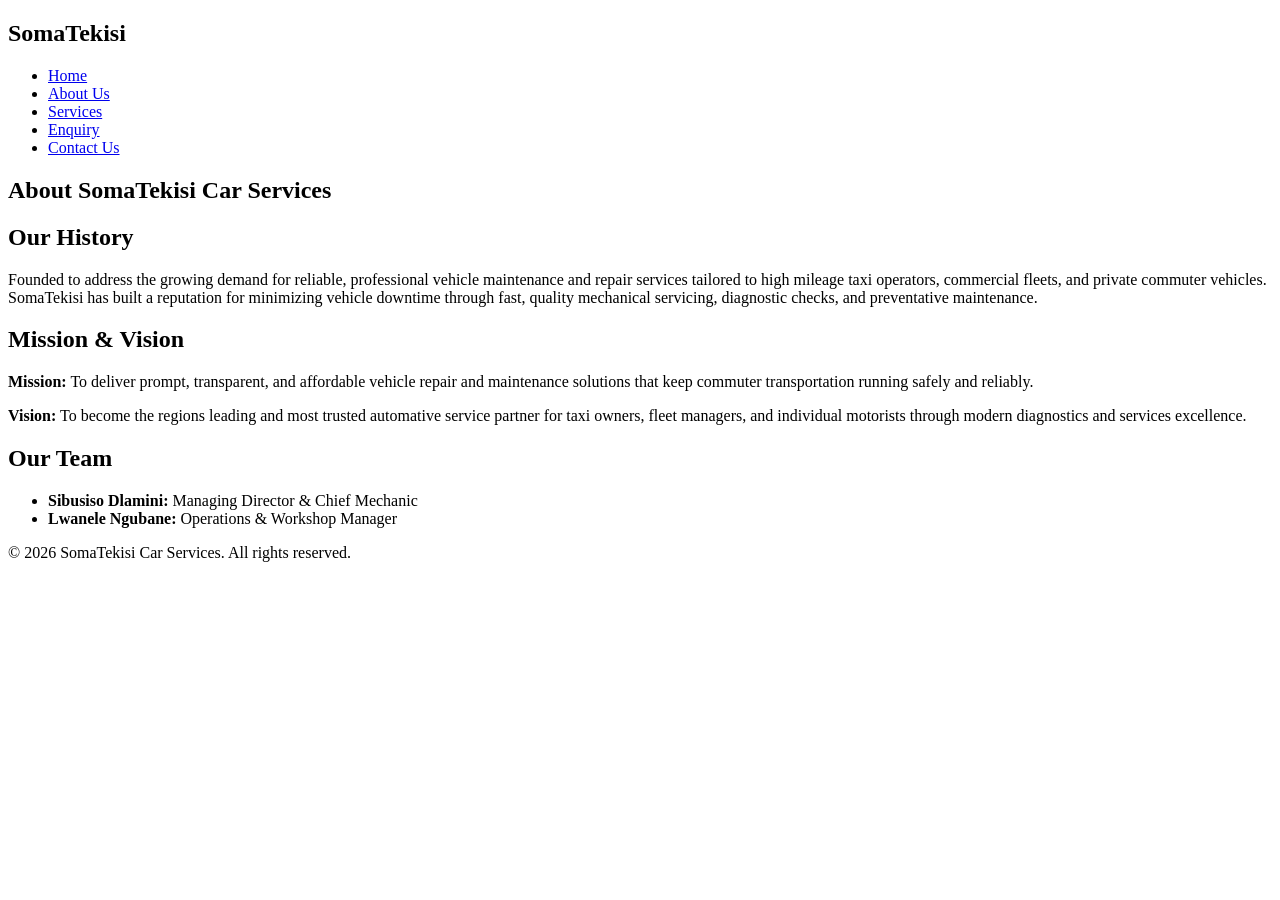
==== SomaTekisi car services/about.html @ 4188cbfb "Add files via upload" ====
<!DOCTYPE html>
<html lang="en">
<head>
    <meta charset="UTF-8">
    <meta name="viewport" content="width=device-width, initial-scale=1.0">
    <title>About Us - SomaTekisi Car Services</title>
    <link rel="stylesheet" href="css/style.css">
</head>
<body>

    <!-- Header Section -->
    <header>
        <div class="logo">
            <h2>SomaTekisi</h2>
        </div>
        <nav>
            <ul>
                <li><a href="index.html">Home</a></li>
                <li><a href="about.html">About Us</a></li>
                <li><a href="services.html">Services</a></li>
                <li><a href="enquiry.html">Enquiry</a></li>
                <li><a href="contact.html">Contact Us</a></li>
            </ul>
        </nav>
    </header>

    <!-- Main Content -->
    <main>
        <section>
            <h1>About SomaTekisi Car Services</h1>
            
            <h2>Our History</h2>
            <p>Founded to address the growing demand for reliable, professional vehicle maintenance and repair services tailored to high mileage taxi operators, commercial fleets, and private commuter vehicles. SomaTekisi has built a reputation for minimizing vehicle downtime through fast, quality mechanical servicing, diagnostic checks, and preventative maintenance.</p>

            <h2>Mission & Vision</h2>
            <p><strong>Mission:</strong> To deliver prompt, transparent, and affordable vehicle repair and maintenance solutions that keep commuter transportation running safely and reliably.</p>
            <p><strong>Vision:</strong> To become the regions leading and most trusted automative service partner for taxi owners, fleet managers, and individual motorists through modern diagnostics and services excellence.</p>

            <h2>Our Team</h2>
            <ul>
                <li><strong>Sibusiso Dlamini:</strong> Managing Director & Chief Mechanic</li>
                <li><strong>Lwanele Ngubane:</strong> Operations & Workshop Manager</li>
            </ul>
        </section>
    </main>

    <!-- Footer Section -->
    <footer>
        <p>&copy; 2026 SomaTekisi Car Services. All rights reserved.</p>
    </footer>

</body>
</html>
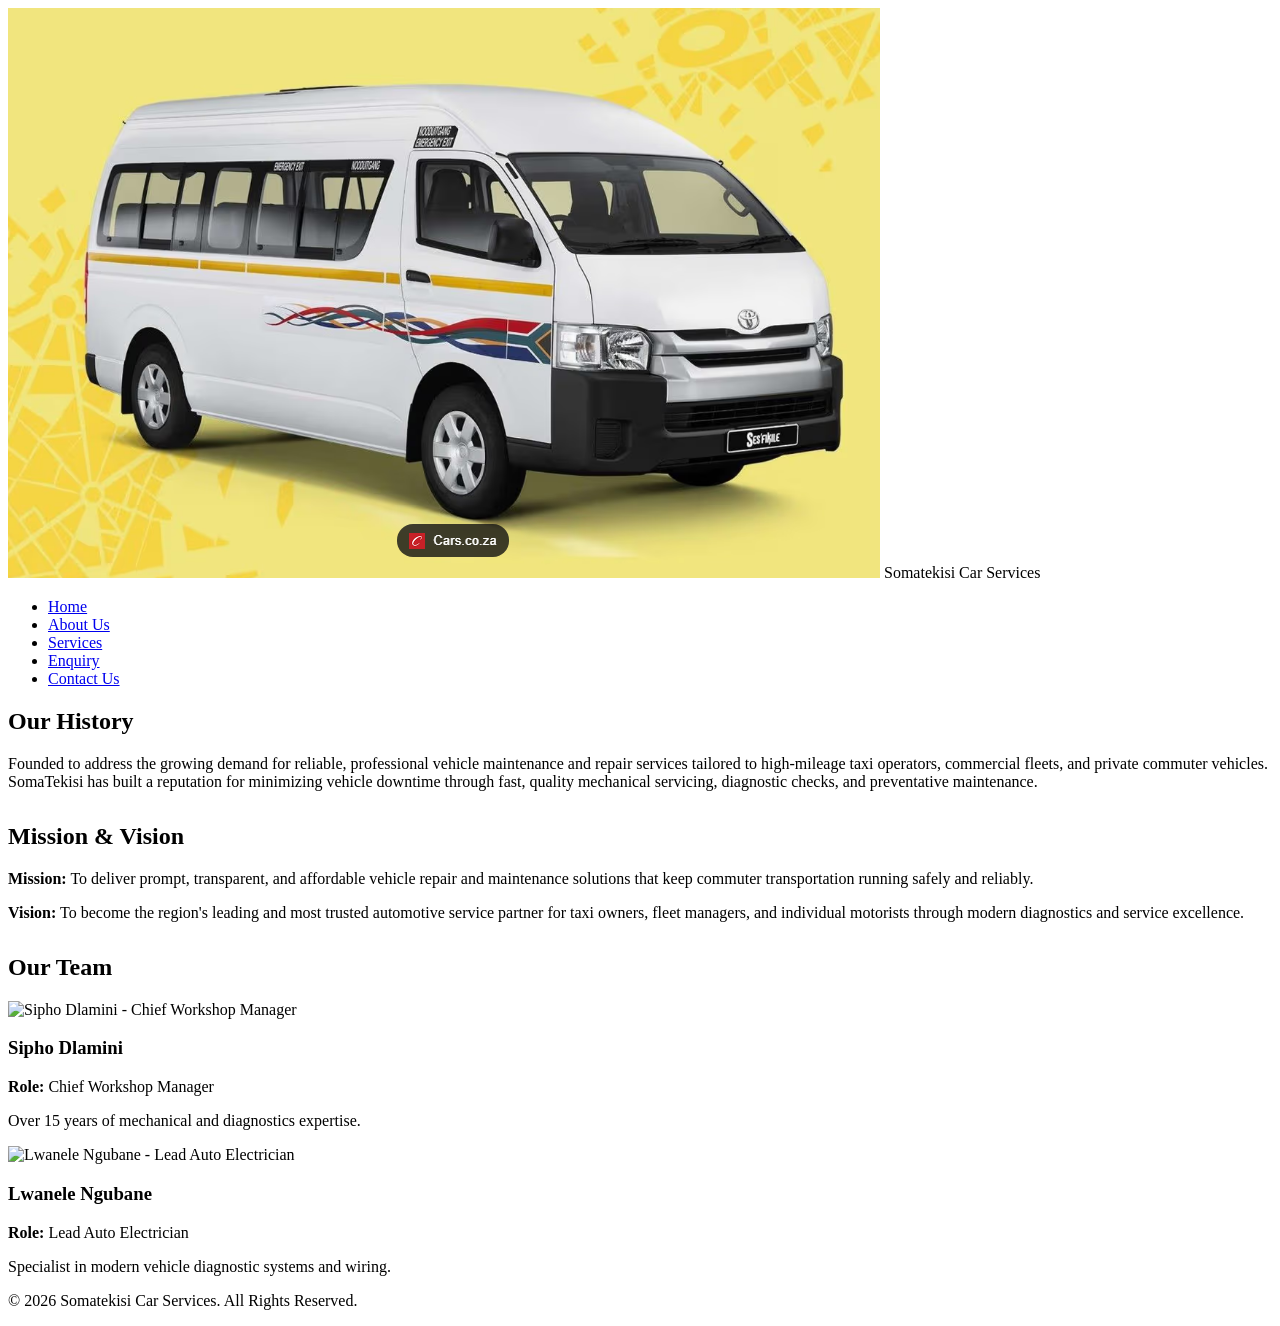
==== commit 6095edce: "Add files via upload" ====
--- a/SomaTekisi car services/about.html
+++ b/SomaTekisi car services/about.html
@@ -3,20 +3,21 @@
 <head>
     <meta charset="UTF-8">
     <meta name="viewport" content="width=device-width, initial-scale=1.0">
-    <title>About Us - SomaTekisi Car Services</title>
-    <link rel="stylesheet" href="css/style.css">
+    <title>About Us - Somatekisi Car Services</title>
+    <link rel="stylesheet" href="css/styles.css">
 </head>
 <body>
 
-    <!-- Header Section -->
     <header>
         <div class="logo">
-            <h2>SomaTekisi</h2>
+            <!-- Added Header Logo -->
+            <img src="images/logo.png" alt="Somatekisi Car Services Logo" class="logo-img">
+            <span>Somatekisi Car Services</span>
         </div>
         <nav>
             <ul>
                 <li><a href="index.html">Home</a></li>
-                <li><a href="about.html">About Us</a></li>
+                <li><a href="about.html" class="active">About Us</a></li>
                 <li><a href="services.html">Services</a></li>
                 <li><a href="enquiry.html">Enquiry</a></li>
                 <li><a href="contact.html">Contact Us</a></li>
@@ -24,29 +25,44 @@
         </nav>
     </header>
 
-    <!-- Main Content -->
     <main>
+        <!-- Organisation History -->
         <section>
-            <h1>About SomaTekisi Car Services</h1>
-            
             <h2>Our History</h2>
-            <p>Founded to address the growing demand for reliable, professional vehicle maintenance and repair services tailored to high mileage taxi operators, commercial fleets, and private commuter vehicles. SomaTekisi has built a reputation for minimizing vehicle downtime through fast, quality mechanical servicing, diagnostic checks, and preventative maintenance.</p>
+            <p>Founded to address the growing demand for reliable, professional vehicle maintenance and repair services tailored to high-mileage taxi operators, commercial fleets, and private commuter vehicles. SomaTekisi has built a reputation for minimizing vehicle downtime through fast, quality mechanical servicing, diagnostic checks, and preventative maintenance.</p>
+        </section>
 
+        <!-- Mission and Vision -->
+        <section style="margin-top: 2rem;">
             <h2>Mission & Vision</h2>
             <p><strong>Mission:</strong> To deliver prompt, transparent, and affordable vehicle repair and maintenance solutions that keep commuter transportation running safely and reliably.</p>
-            <p><strong>Vision:</strong> To become the regions leading and most trusted automative service partner for taxi owners, fleet managers, and individual motorists through modern diagnostics and services excellence.</p>
+            <p><strong>Vision:</strong> To become the region's leading and most trusted automotive service partner for taxi owners, fleet managers, and individual motorists through modern diagnostics and service excellence.</p>
+        </section>
 
+        <!-- Team Members Section with Profile Images -->
+        <section style="margin-top: 2rem;">
             <h2>Our Team</h2>
-            <ul>
-                <li><strong>Sibusiso Dlamini:</strong> Managing Director & Chief Mechanic</li>
-                <li><strong>Lwanele Ngubane:</strong> Operations & Workshop Manager</li>
-            </ul>
+            <div class="card-grid">
+                <div class="card">
+                    <!-- Added Team Member Image -->
+                    <img src="images/team-sipho.jpg" alt="Sipho Dlamini - Chief Workshop Manager">
+                    <h3>Sipho Dlamini</h3>
+                    <p><strong>Role:</strong> Chief Workshop Manager</p>
+                    <p>Over 15 years of mechanical and diagnostics expertise.</p>
+                </div>
+                <div class="card">
+                    <!-- Added Team Member Image -->
+                    <img src="images/team-lwanele.jpg" alt="Lwanele Ngubane - Lead Auto Electrician">
+                    <h3>Lwanele Ngubane</h3>
+                    <p><strong>Role:</strong> Lead Auto Electrician</p>
+                    <p>Specialist in modern vehicle diagnostic systems and wiring.</p>
+                </div>
+            </div>
         </section>
     </main>
 
-    <!-- Footer Section -->
     <footer>
-        <p>&copy; 2026 SomaTekisi Car Services. All rights reserved.</p>
+        <p>&copy; 2026 Somatekisi Car Services. All Rights Reserved.</p>
     </footer>
 
 </body>
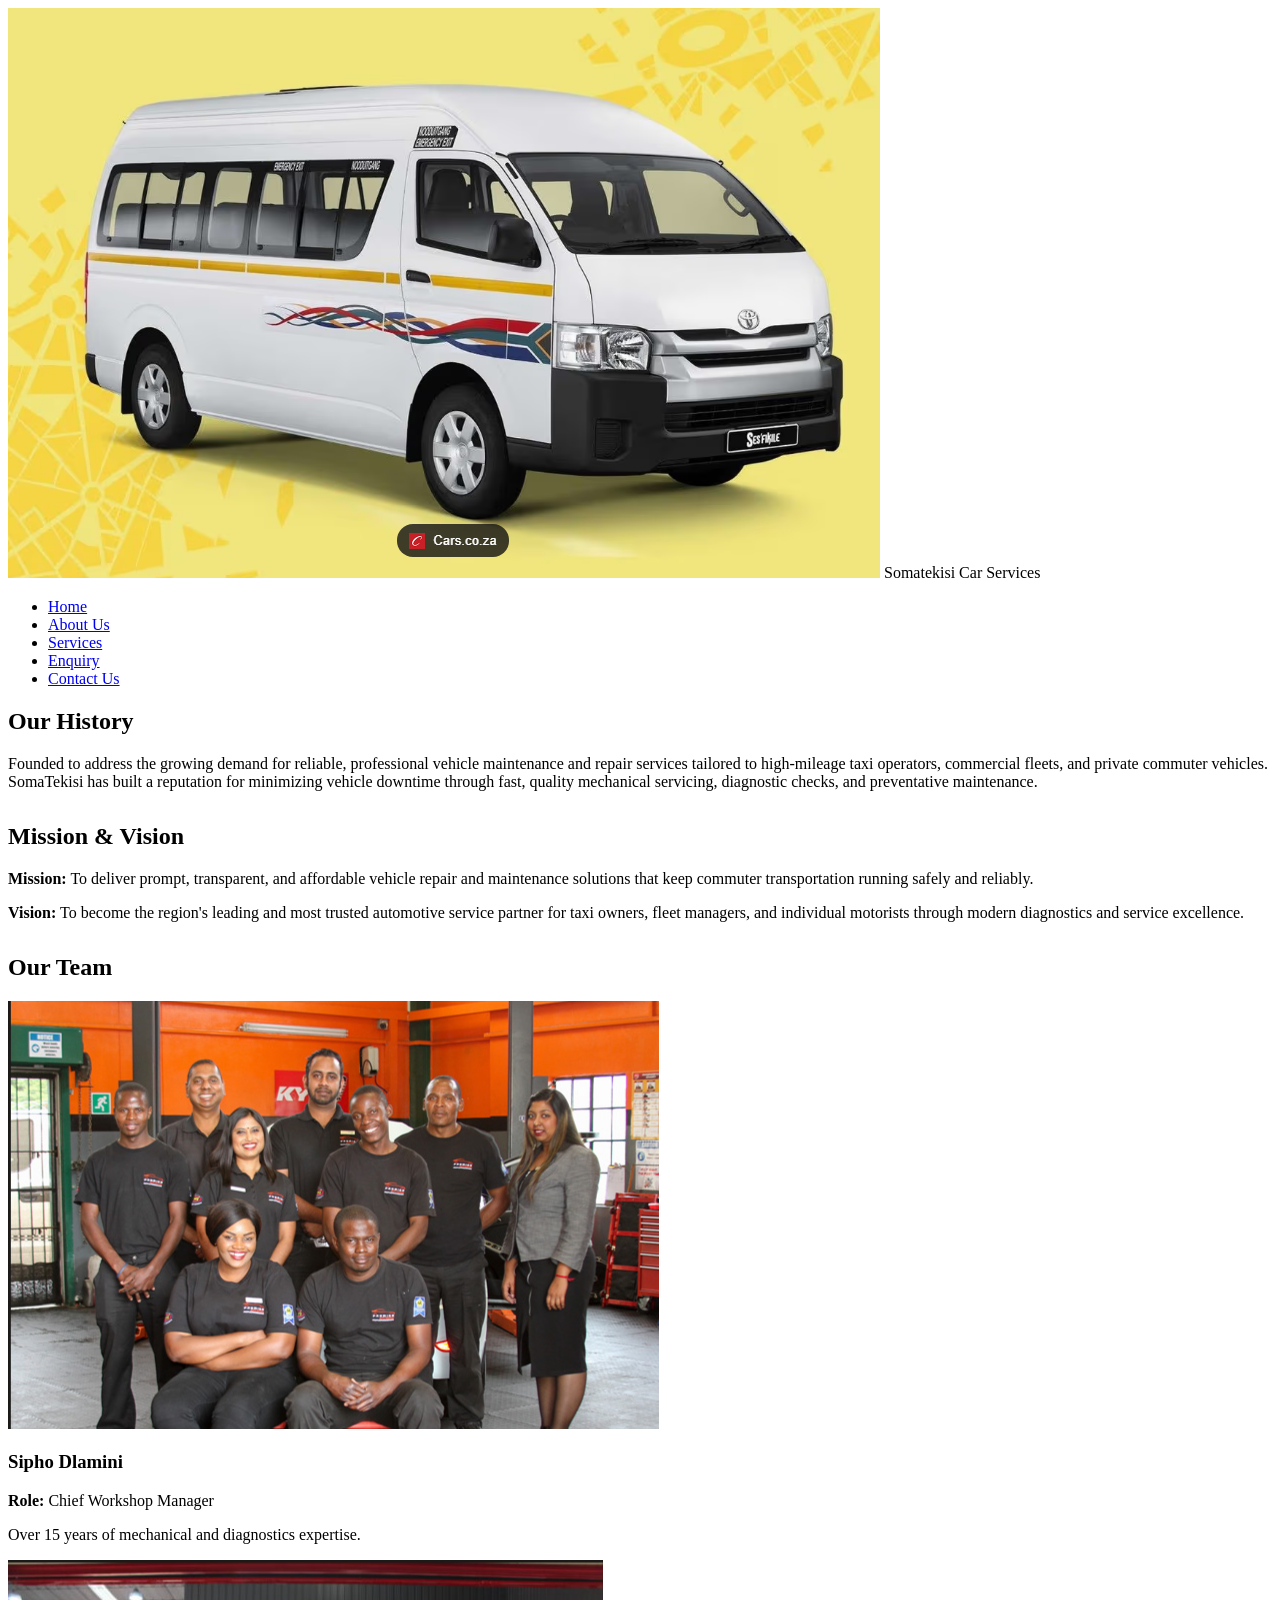
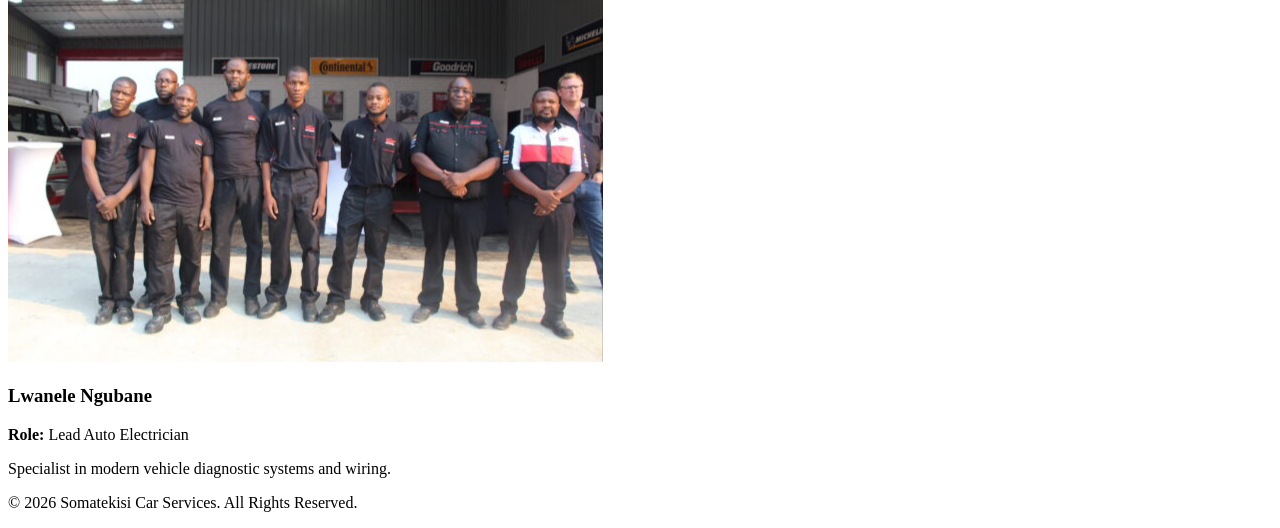
==== commit a0ecf735: "Add files via upload" ====
--- a/SomaTekisi car services/about.html
+++ b/SomaTekisi car services/about.html
@@ -11,7 +11,7 @@
     <header>
         <div class="logo">
             <!-- Added Header Logo -->
-            <img src="images/logo.png" alt="Somatekisi Car Services Logo" class="logo-img">
+            <img src="logo.png" alt="Somatekisi Car Services Logo" class="logo-img">
             <span>Somatekisi Car Services</span>
         </div>
         <nav>
@@ -45,14 +45,14 @@
             <div class="card-grid">
                 <div class="card">
                     <!-- Added Team Member Image -->
-                    <img src="images/team-sipho.jpg" alt="Sipho Dlamini - Chief Workshop Manager">
+                    <img src="team-sipho.png" alt="Sipho Dlamini - Chief Workshop Manager">
                     <h3>Sipho Dlamini</h3>
                     <p><strong>Role:</strong> Chief Workshop Manager</p>
                     <p>Over 15 years of mechanical and diagnostics expertise.</p>
                 </div>
                 <div class="card">
                     <!-- Added Team Member Image -->
-                    <img src="images/team-lwanele.jpg" alt="Lwanele Ngubane - Lead Auto Electrician">
+                    <img src="team-lwanele.png" alt="Lwanele Ngubane - Lead Auto Electrician">
                     <h3>Lwanele Ngubane</h3>
                     <p><strong>Role:</strong> Lead Auto Electrician</p>
                     <p>Specialist in modern vehicle diagnostic systems and wiring.</p>
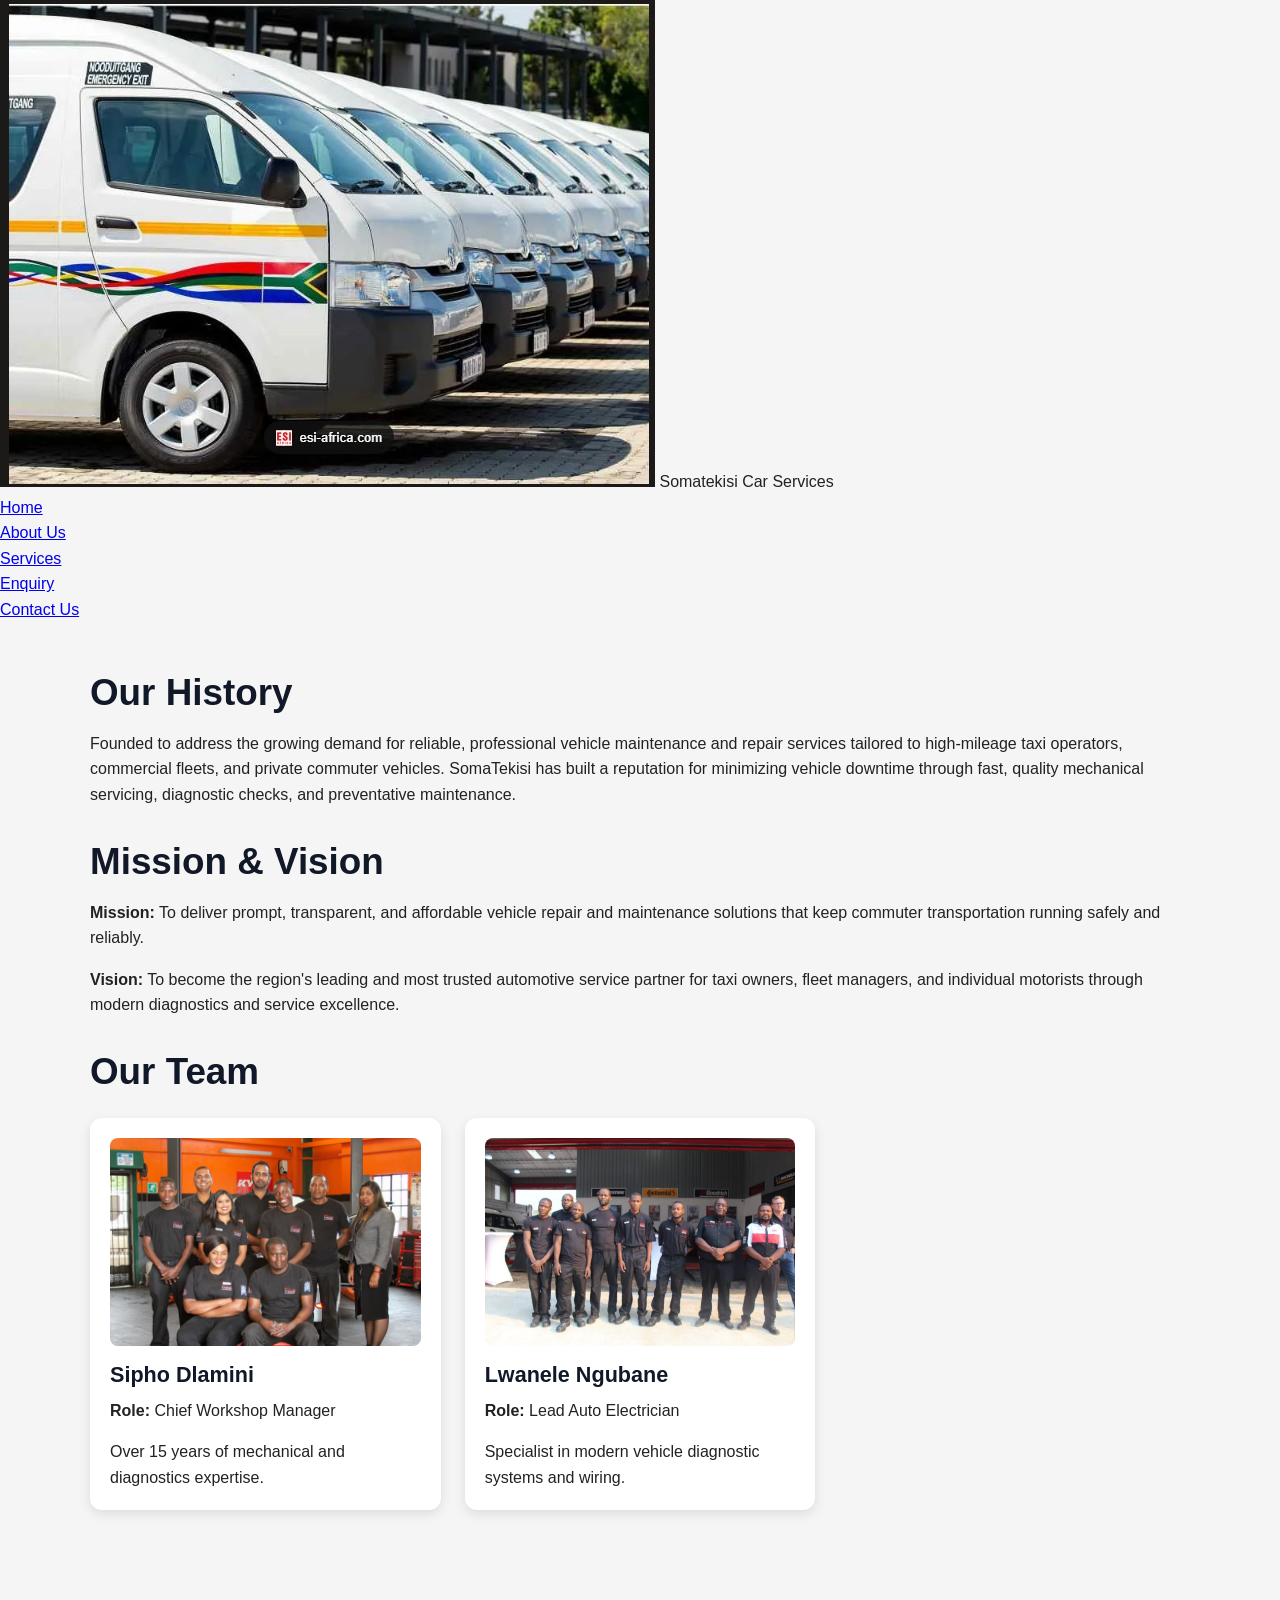
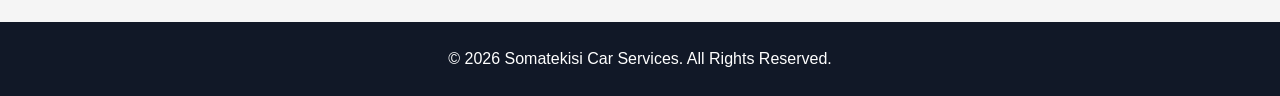
==== commit 59311428: "Add files via upload" ====
--- a/SomaTekisi car services/about.html
+++ b/SomaTekisi car services/about.html
@@ -8,12 +8,15 @@
 </head>
 <body>
 
+    <!-- Header -->
     <header>
         <div class="logo">
-            <!-- Added Header Logo -->
-            <img src="logo.png" alt="Somatekisi Car Services Logo" class="logo-img">
+            <img src="images/Taxi.png"
+                 alt="Somatekisi Car Services Logo"
+                 class="logo-img">
             <span>Somatekisi Car Services</span>
         </div>
+
         <nav>
             <ul>
                 <li><a href="index.html">Home</a></li>
@@ -25,42 +28,96 @@
         </nav>
     </header>
 
+    <!-- Main Content -->
     <main>
+
         <!-- Organisation History -->
         <section>
             <h2>Our History</h2>
-            <p>Founded to address the growing demand for reliable, professional vehicle maintenance and repair services tailored to high-mileage taxi operators, commercial fleets, and private commuter vehicles. SomaTekisi has built a reputation for minimizing vehicle downtime through fast, quality mechanical servicing, diagnostic checks, and preventative maintenance.</p>
+
+            <p>
+                Founded to address the growing demand for reliable,
+                professional vehicle maintenance and repair services
+                tailored to high-mileage taxi operators, commercial fleets,
+                and private commuter vehicles. SomaTekisi has built a
+                reputation for minimizing vehicle downtime through fast,
+                quality mechanical servicing, diagnostic checks, and
+                preventative maintenance.
+            </p>
         </section>
 
         <!-- Mission and Vision -->
-        <section style="margin-top: 2rem;">
+        <section>
             <h2>Mission & Vision</h2>
-            <p><strong>Mission:</strong> To deliver prompt, transparent, and affordable vehicle repair and maintenance solutions that keep commuter transportation running safely and reliably.</p>
-            <p><strong>Vision:</strong> To become the region's leading and most trusted automotive service partner for taxi owners, fleet managers, and individual motorists through modern diagnostics and service excellence.</p>
+
+            <p>
+                <strong>Mission:</strong> To deliver prompt, transparent,
+                and affordable vehicle repair and maintenance solutions
+                that keep commuter transportation running safely and
+                reliably.
+            </p>
+
+            <p>
+                <strong>Vision:</strong> To become the region's leading and
+                most trusted automotive service partner for taxi owners,
+                fleet managers, and individual motorists through modern
+                diagnostics and service excellence.
+            </p>
         </section>
 
-        <!-- Team Members Section with Profile Images -->
-        <section style="margin-top: 2rem;">
+        <!-- Team Members -->
+        <section>
             <h2>Our Team</h2>
+
             <div class="card-grid">
+
                 <div class="card">
-                    <!-- Added Team Member Image -->
-                    <img src="team-sipho.png" alt="Sipho Dlamini - Chief Workshop Manager">
+                    <img src="images/team-sipho.png"
+                         alt="Sipho Dlamini - Chief Workshop Manager"
+                         srcset="images/team-sipho.png 800w,
+                                 images/team-sipho.png 1200w"
+                         sizes="(max-width: 600px) 100vw,
+                                (max-width: 900px) 50vw,
+                                33vw">
+
                     <h3>Sipho Dlamini</h3>
-                    <p><strong>Role:</strong> Chief Workshop Manager</p>
-                    <p>Over 15 years of mechanical and diagnostics expertise.</p>
+
+                    <p>
+                        <strong>Role:</strong> Chief Workshop Manager
+                    </p>
+
+                    <p>
+                        Over 15 years of mechanical and diagnostics expertise.
+                    </p>
                 </div>
+
                 <div class="card">
-                    <!-- Added Team Member Image -->
-                    <img src="team-lwanele.png" alt="Lwanele Ngubane - Lead Auto Electrician">
+                    <img src="images/team-lwanele.png"
+                         alt="Lwanele Ngubane - Lead Auto Electrician"
+                         srcset="images/team-lwanele.png 800w,
+                                 images/team-lwanele.png 1200w"
+                         sizes="(max-width: 600px) 100vw,
+                                (max-width: 900px) 50vw,
+                                33vw">
+
                     <h3>Lwanele Ngubane</h3>
-                    <p><strong>Role:</strong> Lead Auto Electrician</p>
-                    <p>Specialist in modern vehicle diagnostic systems and wiring.</p>
+
+                    <p>
+                        <strong>Role:</strong> Lead Auto Electrician
+                    </p>
+
+                    <p>
+                        Specialist in modern vehicle diagnostic systems
+                        and wiring.
+                    </p>
                 </div>
+
             </div>
         </section>
+
     </main>
 
+    <!-- Footer -->
     <footer>
         <p>&copy; 2026 Somatekisi Car Services. All Rights Reserved.</p>
     </footer>
--- a/SomaTekisi car services/css/styles.css
+++ b/SomaTekisi car services/css/styles.css
@@ -0,0 +1,363 @@
+* {
+    box-sizing: border-box;
+    margin: 0;
+    padding: 0;
+}
+
+html {
+    font-size: 16px;
+    scroll-behavior: smooth;
+}
+
+body {
+    font-family: Arial, Helvetica, sans-serif;
+    line-height: 1.6;
+    color: #222;
+    background-color: #f5f5f5;
+}
+
+/* ---------- Header and Navigation ----------* /
+
+header {
+    background-color: #111827;
+    color: white;
+    padding: 1rem 5%;
+    display: flex;
+    justify-content: space-between;
+    align-items: center;
+    gap: 1rem;
+    flex-wrap: wrap;
+}
+
+.logo {
+    display: flex;
+    align-items: center;
+    gap: 0.75rem;
+    font-size: 1.3rem;
+    font-weight: bold;
+}
+
+.logo-img {
+    width: 3.5rem;
+    height: 3.5rem;
+    object-fit: contain;
+}
+
+nav ul {
+    list-style: none;
+    display: flex;
+    gap: 0.5rem;
+    flex-wrap: wrap;
+}
+
+nav a {
+    color: white;
+    text-decoration: none;
+    display: block;
+    padding: 0.6rem 0.8rem;
+    border-radius: 0.4rem;
+    transition: background-color 0.2s ease, color 0.2s ease;
+}
+
+nav a:hover {
+    background-color: #374151;
+}
+
+nav a:focus {
+    outline: 2px solid white;
+    outline-offset: 2px;
+}
+
+nav a.active {
+    background-color: #f59e0b;
+    color: #111827;
+    font-weight: bold;
+}
+
+/* ---------- Main Content ---------- */
+
+main {
+    width: min(90%, 1100px);
+    margin: 0 auto;
+    padding: 3rem 0;
+}
+
+section {
+    margin-bottom: 2rem;
+}
+
+h1,
+h2,
+h3 {
+    line-height: 1.2;
+    margin-bottom: 1rem;
+    color: #111827;
+}
+
+h1 {
+    font-size: clamp(2rem, 5vw, 3.5rem);
+}
+
+h2 {
+    font-size: clamp(1.6rem, 4vw, 2.3rem);
+}
+
+h3 {
+    font-size: 1.35rem;
+}
+
+p {
+    margin-bottom: 1rem;
+}
+
+/* ---------- Home Hero Section ---------- */
+
+.hero {
+    display: grid;
+    grid-template-columns: 1.2fr 1fr;
+    gap: 2rem;
+    align-items: center;
+    background-color: white;
+    padding: 2rem;
+    border-radius: 0.75rem;
+    box-shadow: 0 4px 12px rgba(0, 0, 0, 0.12);
+}
+
+.hero-image-container {
+    width: 100%;
+}
+
+.hero-img {
+    display: block;
+    width: 100%;
+    max-width: 100%;
+    height: auto;
+    border-radius: 0.6rem;
+    object-fit: cover;
+}
+
+.hero-content {
+    padding: 1rem;
+}
+
+.hero-content p {
+    font-size: 1.1rem;
+}
+
+/* ---------- Introduction ---------- */
+
+.intro {
+    background-color: white;
+    margin-top: 2rem;
+    padding: 2rem;
+    border-radius: 0.75rem;
+    box-shadow: 0 4px 12px rgba(0, 0, 0, 0.08);
+}
+
+/* ---------- Cards / Grid ---------- */
+
+.card-grid {
+    display: grid;
+    grid-template-columns: repeat(3, 1fr);
+    gap: 1.5rem;
+    margin-top: 1.5rem;
+}
+
+.card {
+    background-color: white;
+    padding: 1.25rem;
+    border-radius: 0.75rem;
+    box-shadow: 0 4px 12px rgba(0, 0, 0, 0.1);
+    transition: transform 0.2s ease, box-shadow 0.2s ease;
+}
+
+.card:hover {
+    transform: translateY(-4px);
+    box-shadow: 0 8px 18px rgba(0, 0, 0, 0.15);
+}
+
+.card img {
+    display: block;
+    width: 100%;
+    height: 13rem;
+    object-fit: cover;
+    border-radius: 0.5rem;
+    margin-bottom: 1rem;
+}
+
+.card h3 {
+    margin-bottom: 0.6rem;
+}
+
+.card p:last-child {
+    margin-bottom: 0;
+}
+
+/* ---------- Buttons ---------- */
+
+.btn {
+    display: inline-block;
+    background-color: #f59e0b;
+    color: #111827;
+    text-decoration: none;
+    border: none;
+    border-radius: 0.4rem;
+    padding: 0.75rem 1.25rem;
+    font-size: 1rem;
+    font-weight: bold;
+    cursor: pointer;
+    transition: background-color 0.2s ease, transform 0.2s ease;
+}
+
+.btn:hover {
+    background-color: #d97706;
+    transform: translateY(-2px);
+}
+
+.btn:focus {
+    outline: 3px solid #111827;
+    outline-offset: 2px;
+}
+
+/* ---------- Forms ---------- */
+
+form {
+    background-color: white;
+    padding: 2rem;
+    border-radius: 0.75rem;
+    box-shadow: 0 4px 12px rgba(0, 0, 0, 0.1);
+    max-width: 750px;
+}
+
+.form-group {
+    margin-bottom: 1.25rem;
+}
+
+.form-group label {
+    display: block;
+    margin-bottom: 0.4rem;
+    font-weight: bold;
+}
+
+.form-group input,
+.form-group select,
+.form-group textarea {
+    width: 100%;
+    padding: 0.75rem;
+    font-family: inherit;
+    font-size: 1rem;
+    border: 1px solid #9ca3af;
+    border-radius: 0.4rem;
+    background-color: white;
+}
+
+.form-group textarea {
+    resize: vertical;
+    min-height: 8rem;
+}
+
+.form-group input:focus,
+.form-group select:focus,
+.form-group textarea:focus {
+    outline: 3px solid rgba(245, 158, 11, 0.35);
+    border-color: #d97706;
+}
+
+/* ---------- Map ---------- */
+
+.map {
+    width: 100%;
+    height: 300px;
+    border: 0;
+    border-radius: 0.5rem;
+}
+
+/* ---------- Footer ---------- */
+
+footer {
+    background-color: #111827;
+    color: white;
+    text-align: center;
+    padding: 1.5rem 5%;
+    margin-top: 2rem;
+}
+
+footer p {
+    margin-bottom: 0;
+}
+
+/* ---------- Tablet Layout ---------- */
+
+@media (max-width: 900px) {
+    header {
+        justify-content: center;
+    }
+
+    .card-grid {
+        grid-template-columns: repeat(2, 1fr);
+    }
+
+    .hero {
+        grid-template-columns: 1fr;
+    }
+
+    .hero-content {
+        padding: 0;
+    }
+}
+
+/* ---------- Mobile Layout ---------- */
+
+@media (max-width: 600px) {
+    header {
+        padding: 1rem 4%;
+        flex-direction: column;
+        align-items: stretch;
+        text-align: center;
+    }
+
+    .logo {
+        justify-content: center;
+        flex-direction: column;
+    }
+
+    nav ul {
+        flex-direction: column;
+        width: 100%;
+    }
+
+    nav a {
+        width: 100%;
+    }
+
+    main {
+        width: 92%;
+        padding: 2rem 0;
+    }
+
+    .hero {
+        padding: 1rem;
+        gap: 1rem;
+    }
+
+    .hero-content {
+        text-align: center;
+    }
+
+    .card-grid {
+        grid-template-columns: 1fr;
+    }
+
+    .card img {
+        height: auto;
+        max-height: 16rem;
+    }
+
+    form {
+        padding: 1.25rem;
+    }
+
+    .map {
+        height: 250px;
+    }
+}
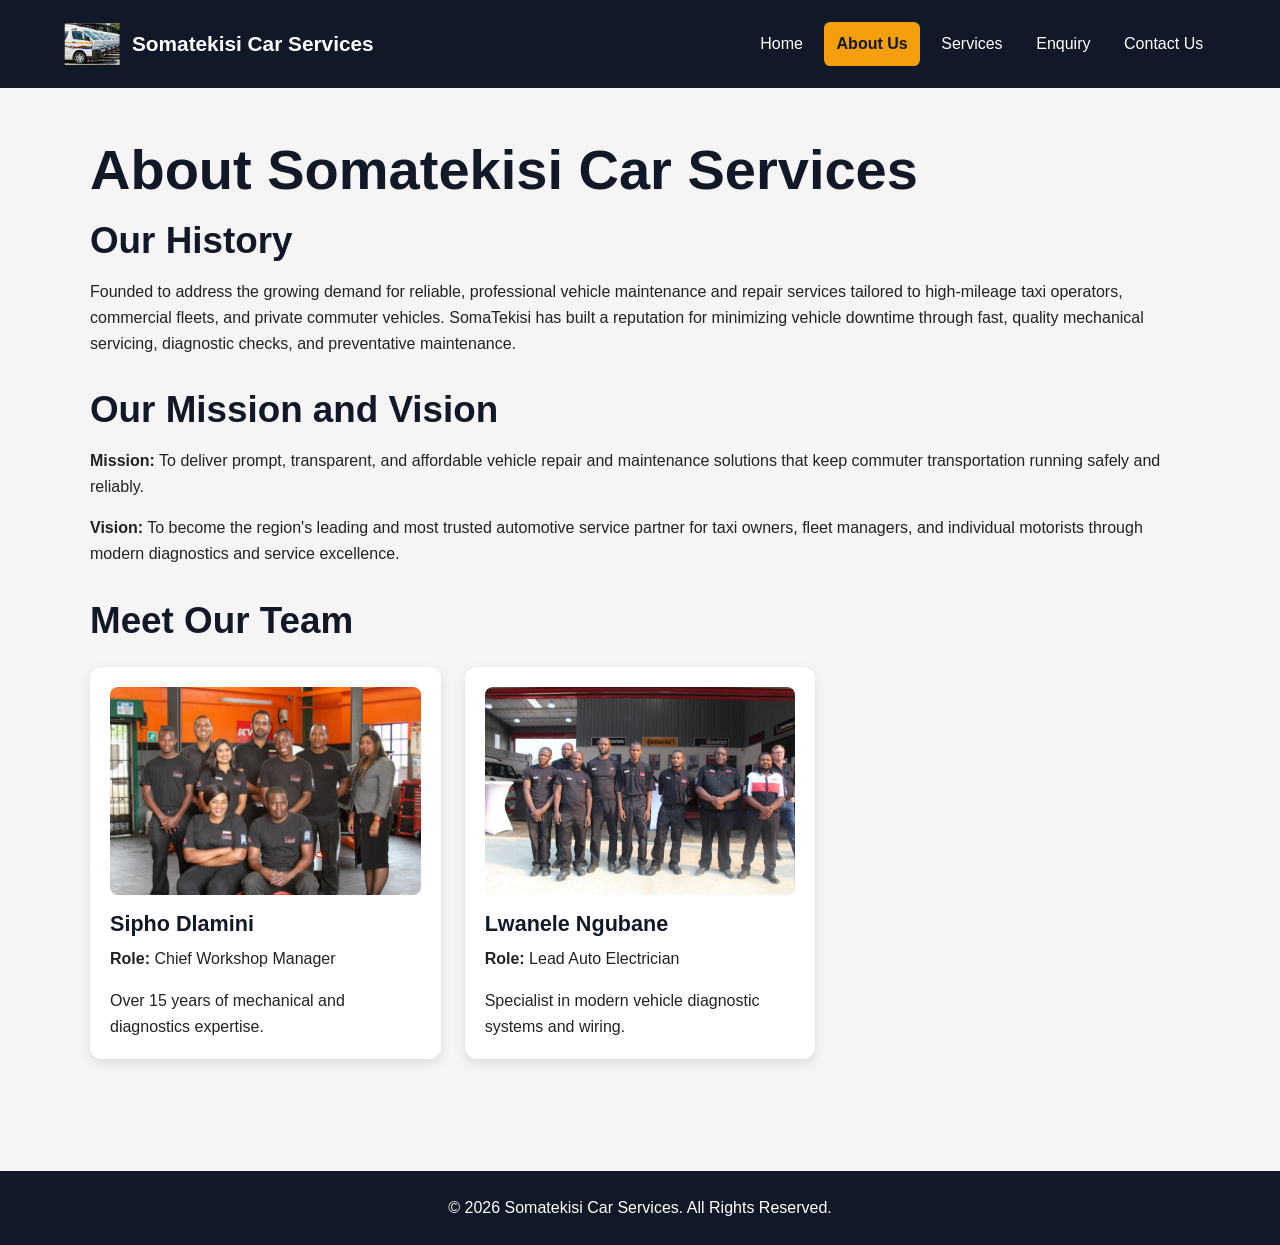
==== commit 06484e46: "Add files via upload" ====
--- a/SomaTekisi car services/about.html
+++ b/SomaTekisi car services/about.html
@@ -1,19 +1,31 @@
 <!DOCTYPE html>
 <html lang="en">
+
 <head>
     <meta charset="UTF-8">
     <meta name="viewport" content="width=device-width, initial-scale=1.0">
-    <title>About Us - Somatekisi Car Services</title>
+
+    <title>About Us | Somatekisi Car Services</title>
+
+    <meta name="description"
+          content="Learn about Somatekisi Car Services, our history, mission, vision and experienced automotive maintenance team.">
+
+    <meta name="robots" content="index, follow">
+
     <link rel="stylesheet" href="css/styles.css">
 </head>
+
 <body>
 
-    <!-- Header -->
     <header>
+
         <div class="logo">
             <img src="images/Taxi.png"
                  alt="Somatekisi Car Services Logo"
-                 class="logo-img">
+                 class="logo-img"
+                 width="150"
+                 height="80">
+
             <span>Somatekisi Car Services</span>
         </div>
 
@@ -26,12 +38,13 @@
                 <li><a href="contact.html">Contact Us</a></li>
             </ul>
         </nav>
+
     </header>
 
-    <!-- Main Content -->
     <main>
 
-        <!-- Organisation History -->
+        <h1>About Somatekisi Car Services</h1>
+
         <section>
             <h2>Our History</h2>
 
@@ -46,9 +59,8 @@
             </p>
         </section>
 
-        <!-- Mission and Vision -->
         <section>
-            <h2>Mission & Vision</h2>
+            <h2>Our Mission and Vision</h2>
 
             <p>
                 <strong>Mission:</strong> To deliver prompt, transparent,
@@ -65,20 +77,18 @@
             </p>
         </section>
 
-        <!-- Team Members -->
         <section>
-            <h2>Our Team</h2>
+            <h2>Meet Our Team</h2>
 
             <div class="card-grid">
 
                 <div class="card">
+
                     <img src="images/team-sipho.png"
-                         alt="Sipho Dlamini - Chief Workshop Manager"
-                         srcset="images/team-sipho.png 800w,
-                                 images/team-sipho.png 1200w"
-                         sizes="(max-width: 600px) 100vw,
-                                (max-width: 900px) 50vw,
-                                33vw">
+                         alt="Sipho Dlamini, Chief Workshop Manager at Somatekisi Car Services"
+                         width="400"
+                         height="300"
+                         loading="lazy">
 
                     <h3>Sipho Dlamini</h3>
 
@@ -89,16 +99,16 @@
                     <p>
                         Over 15 years of mechanical and diagnostics expertise.
                     </p>
+
                 </div>
 
                 <div class="card">
+
                     <img src="images/team-lwanele.png"
-                         alt="Lwanele Ngubane - Lead Auto Electrician"
-                         srcset="images/team-lwanele.png 800w,
-                                 images/team-lwanele.png 1200w"
-                         sizes="(max-width: 600px) 100vw,
-                                (max-width: 900px) 50vw,
-                                33vw">
+                         alt="Lwanele Ngubane, Lead Auto Electrician at Somatekisi Car Services"
+                         width="400"
+                         height="300"
+                         loading="lazy">
 
                     <h3>Lwanele Ngubane</h3>
 
@@ -110,6 +120,7 @@
                         Specialist in modern vehicle diagnostic systems
                         and wiring.
                     </p>
+
                 </div>
 
             </div>
@@ -117,10 +128,9 @@
 
     </main>
 
-    <!-- Footer -->
     <footer>
         <p>&copy; 2026 Somatekisi Car Services. All Rights Reserved.</p>
     </footer>
 
 </body>
-</html>+</html>
--- a/SomaTekisi car services/css/styles.css
+++ b/SomaTekisi car services/css/styles.css
@@ -16,7 +16,7 @@
     background-color: #f5f5f5;
 }
 
-/* ---------- Header and Navigation ----------* /
+/* ---------- Header and Navigation ---------- */
 
 header {
     background-color: #111827;
@@ -289,6 +289,7 @@
 /* ---------- Tablet Layout ---------- */
 
 @media (max-width: 900px) {
+
     header {
         justify-content: center;
     }
@@ -309,6 +310,7 @@
 /* ---------- Mobile Layout ---------- */
 
 @media (max-width: 600px) {
+
     header {
         padding: 1rem 4%;
         flex-direction: column;
@@ -360,4 +362,4 @@
     .map {
         height: 250px;
     }
-}
+}
